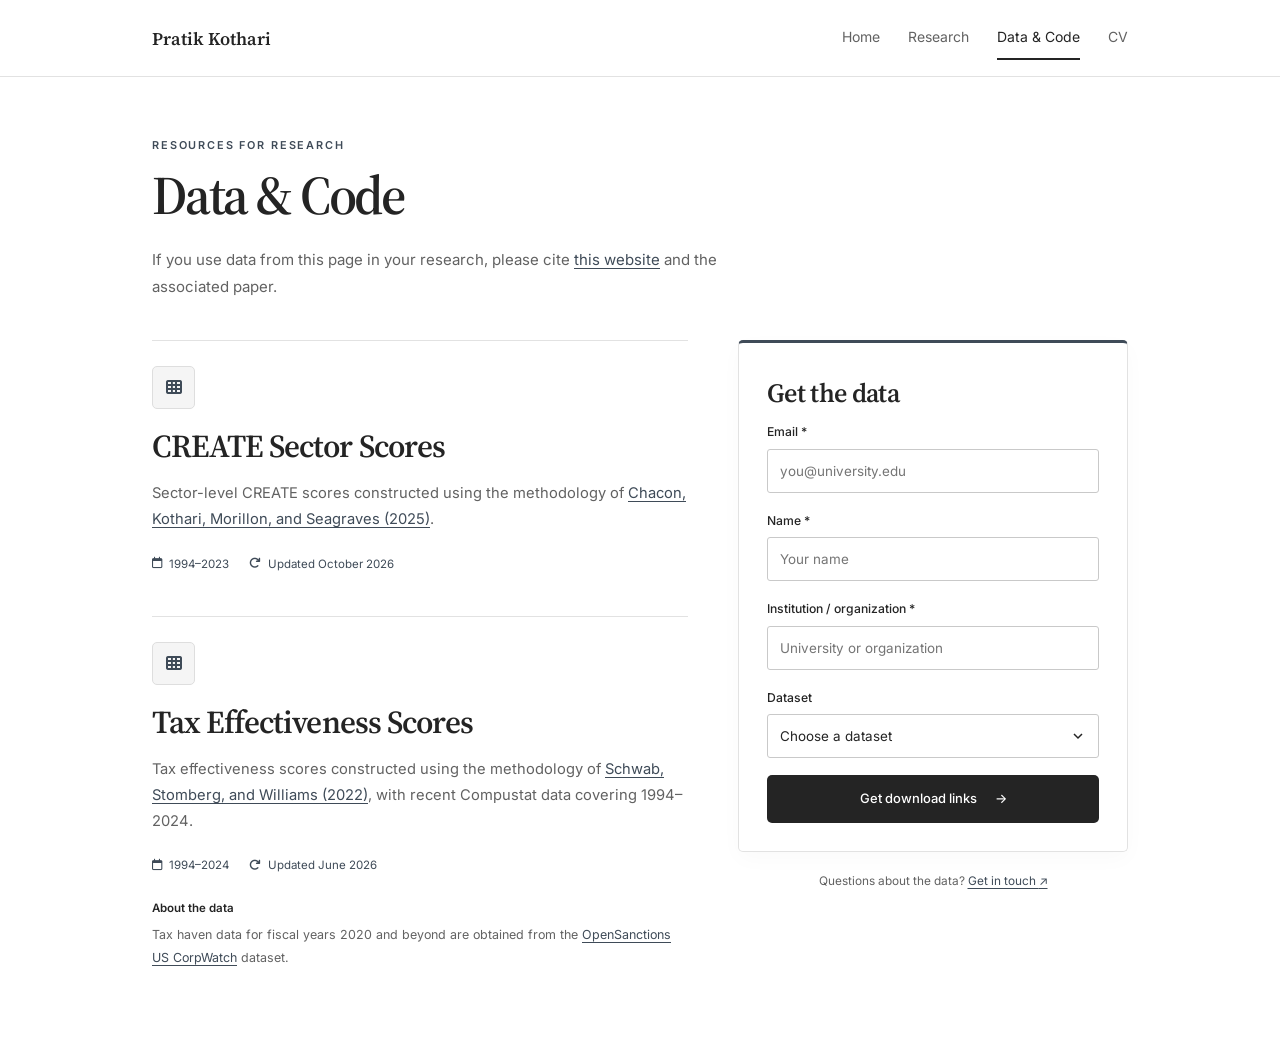
==== data-code.html @ d57286f7 "Use one shared citation note on the data page" ====
<!DOCTYPE html>
<html lang="en">
<head>
  <script src="js/analytics.js" defer></script>
  <meta charset="UTF-8">
  <meta name="viewport" content="width=device-width, initial-scale=1.0">
  <title>Data &amp; Code | Pratik Kothari</title>
  <meta name="description" content="Datasets and replication code for research by Pratik Kothari.">
  <meta property="og:title" content="Data & Code | Pratik Kothari">
  <meta property="og:description" content="Datasets and replication code for published research by Pratik Kothari.">
  <meta property="og:type" content="website">
  <meta property="og:url" content="https://pratik-kothari.com/data-code.html">
  <meta property="og:image" content="https://pratik-kothari.com/images/headshot.jpg">
  <link rel="canonical" href="https://pratik-kothari.com/data-code.html">
  <link rel="preconnect" href="https://fonts.googleapis.com">
  <link rel="preconnect" href="https://fonts.gstatic.com" crossorigin>
  <link href="https://fonts.googleapis.com/css2?family=Inter:wght@400;500;600&family=Source+Serif+4:opsz,wght@8..60,400;8..60,600&display=swap" rel="stylesheet">
  <link rel="stylesheet" href="https://cdnjs.cloudflare.com/ajax/libs/font-awesome/6.5.1/css/all.min.css" integrity="sha512-DTOQO9RWCH3ppGqcWaEA1BIZOC6xxalwEsw9c2QQeAIftl+Vegovlnee1c9QX4TctnWMn13TZye+giMm8e2LwA==" crossorigin="anonymous" referrerpolicy="no-referrer">
  <link rel="stylesheet" href="css/style.css?v=data-citation-4">
</head>
<body>
  <a class="skip-link" href="#main-content">Skip to content</a>
  <nav class="nav" aria-label="Main navigation">
    <div class="nav-inner">
      <a href="index.html" class="nav-name">Pratik Kothari</a>
      <button class="nav-toggle" aria-label="Toggle navigation" aria-expanded="false" aria-controls="navigation-links">
        <svg viewBox="0 0 24 24" fill="none" stroke="currentColor" stroke-width="2" stroke-linecap="round" aria-hidden="true">
          <line x1="3" y1="6" x2="21" y2="6"/><line x1="3" y1="12" x2="21" y2="12"/><line x1="3" y1="18" x2="21" y2="18"/>
        </svg>
      </button>
      <ul class="nav-links" id="navigation-links">
        <li><a href="index.html">Home</a></li>
        <li><a href="research.html">Research</a></li>
        <li><a href="data-code.html" class="active" aria-current="page">Data &amp; Code</a></li>
        <li><a href="files/kothari_cv.pdf" target="_blank" rel="noopener">CV</a></li>
      </ul>
    </div>
  </nav>

  <main id="main-content">
    <div class="container">
      <header class="page-header">
        <p class="eyebrow">Resources for research</p>
        <h1>Data &amp; Code</h1>
        <p class="data-citation-note">If you use data from this page in your research, please cite <a href="https://pratik-kothari.com/data-code.html">this website</a> and the associated paper.</p>
      </header>

      <div class="data-layout">
        <div class="dataset-cards">
        <article class="data-card" id="create-sector-scores" aria-labelledby="create-title">
          <div class="dataset-icon" aria-hidden="true"><i class="fa-solid fa-table-cells"></i></div>
          <h2 class="data-card-title" id="create-title">CREATE Sector Scores</h2>
          <p class="data-description">Sector-level CREATE scores constructed using the methodology of <a href="https://papers.ssrn.com/sol3/papers.cfm?abstract_id=5887322" target="_blank" rel="noopener">Chacon, Kothari, Morillon, and Seagraves (2025)</a>.</p>
          <div class="dataset-meta">
            <span><i class="fa-regular fa-calendar" aria-hidden="true"></i> 1994&ndash;2023</span>
            <span><i class="fa-solid fa-arrow-rotate-right" aria-hidden="true"></i> Updated October 2026</span>
          </div>
        </article>

        <article class="data-card" aria-labelledby="dataset-title">
          <div class="dataset-icon" aria-hidden="true"><i class="fa-solid fa-table-cells"></i></div>
          <h2 class="data-card-title" id="dataset-title">Tax Effectiveness Scores</h2>
          <p class="data-description">Tax effectiveness scores constructed using the methodology of <a href="https://publications.aaahq.org/accounting-review/article-abstract/97/1/413/4364/Effective-Tax-Planning" target="_blank" rel="noopener">Schwab, Stomberg, and Williams (2022)</a>, with recent Compustat data covering 1994&ndash;2024.</p>
          <div class="dataset-meta">
            <span><i class="fa-regular fa-calendar" aria-hidden="true"></i> 1994&ndash;2024</span>
            <span><i class="fa-solid fa-arrow-rotate-right" aria-hidden="true"></i> Updated June 2026</span>
          </div>
          <div class="data-note">
            <h3>About the data</h3>
            <p>Tax haven data for fiscal years 2020 and beyond are obtained from the <a href="https://www.opensanctions.org/datasets/us_corpwatch/" target="_blank" rel="noopener">OpenSanctions US CorpWatch</a> dataset.</p>
          </div>
        </article>
        </div>

        <div>
          <section class="access-card" aria-labelledby="access-title">
            <div id="registration-panel">
              <h2 id="access-title">Get the data</h2>
              <p class="preview-notice" id="preview-notice" hidden>Local preview &mdash; no information is sent or saved. You can try the form to review the download experience.</p>
              <form id="download-form" method="post">
                <div class="form-field">
                  <label for="download-email">Email <span aria-hidden="true">*</span></label>
                  <input id="download-email" name="email" type="email" autocomplete="email" placeholder="you@university.edu" maxlength="254" required>
                </div>
                <div class="form-field">
                  <label for="download-name">Name <span aria-hidden="true">*</span></label>
                  <input id="download-name" name="name" type="text" autocomplete="name" placeholder="Your name" maxlength="120" pattern=".*\S.*" required>
                </div>
                <div class="form-field">
                  <label for="download-affiliation">Institution / organization <span aria-hidden="true">*</span></label>
                  <input id="download-affiliation" name="affiliation" type="text" autocomplete="organization" placeholder="University or organization" maxlength="200" pattern=".*\S.*" required>
                </div>
                <fieldset class="form-field dataset-field">
                  <legend id="dataset-field-label">Dataset</legend>
                  <details class="dataset-picker" id="dataset-picker">
                    <summary id="download-dataset" aria-labelledby="dataset-field-label dataset-current-label">
                      <span id="dataset-current-label">Choose a dataset</span>
                      <svg class="dataset-caret" viewBox="0 0 16 16" width="16" height="16" fill="none" stroke="currentColor" stroke-width="1.5" aria-hidden="true"><path d="m4 6 4 4 4-4"/></svg>
                    </summary>
                    <div class="dataset-options" role="radiogroup" aria-labelledby="dataset-field-label">
                      <label class="dataset-option">
                        <input type="radio" name="dataset" value="create-sector-scores" required>
                        <span>CREATE Sector Scores</span>
                      </label>
                      <label class="dataset-option">
                        <input type="radio" name="dataset" value="tax-effectiveness" required>
                        <span>Tax Effectiveness Scores</span>
                      </label>
                    </div>
                  </details>
                </fieldset>
                <div class="honeypot" aria-hidden="true">
                  <label for="download-website">Leave this field empty</label>
                  <input id="download-website" name="website" tabindex="-1" autocomplete="off">
                </div>
                <button class="button button-primary form-submit" type="submit" disabled>Get download links <span aria-hidden="true">&rarr;</span></button>
                <p class="form-status" id="form-status" role="status" aria-live="polite"></p>
              </form>
              <noscript><p class="form-status">Please enable JavaScript to use this form, or <a href="mailto:pkothari@oakland.edu?subject=Research%20data">email me for the data</a>.</p></noscript>
            </div>

            <div class="download-success" id="download-success" hidden>
              <div class="success-icon" aria-hidden="true"><i class="fa-solid fa-check"></i></div>
              <p class="eyebrow">Ready for your research</p>
              <h2 id="success-title" tabindex="-1">Your data are ready.</h2>
              <p id="success-message">Thank you for introducing yourself. Download your selected files below.</p>
              <div class="download-links" id="download-links"></div>
              <button type="button" class="text-button" id="download-reset">Choose different files</button>
            </div>
          </section>
          <p class="data-help">Questions about the data? <a href="mailto:pkothari@oakland.edu">Get in touch <span aria-hidden="true">&nearr;</span></a></p>
        </div>
      </div>
    </div>
  </main>

  <script src="js/main.js"></script>
  <script src="js/download-config.js?v=registration-live-1"></script>
  <script src="js/datasets.js?v=create-scores-2"></script>
  <script src="js/downloads.js?v=create-scores-2"></script>
</body>
</html>
---- css/style.css ----
:root {
  --color-bg: #ffffff;
  --color-surface: #ffffff;
  --color-bg-alt: #f6f6f6;
  --color-text: #242424;
  --color-text-secondary: #626262;
  --color-accent: #3f4b58;
  --color-accent-hover: #171717;
  --color-border: #e2e2e2;
  --font-heading: 'Source Serif 4', Georgia, serif;
  --font-body: 'Inter', 'Segoe UI', system-ui, sans-serif;
  --max-width: 1040px;
  --nav-height: 76px;
  --radius: 5px;
}

*, *::before, *::after { box-sizing: border-box; }
* { margin: 0; padding: 0; }
html { font-size: 16px; scroll-behavior: smooth; -webkit-text-size-adjust: 100%; }
body { font-family: var(--font-body); color: var(--color-text); background: var(--color-bg); line-height: 1.75; min-height: 100vh; display: flex; flex-direction: column; }
main { flex: 1; }
a { color: var(--color-accent); text-decoration: none; transition: color .18s ease; }
a:hover { color: var(--color-accent-hover); }
button, input, select { font: inherit; }
button, a, input, select { -webkit-tap-highlight-color: transparent; }
button { cursor: pointer; }
button:disabled { cursor: wait; opacity: .65; }
:focus-visible { outline: 3px solid var(--color-text); outline-offset: 5px; }
img { max-width: 100%; height: auto; display: block; }
h1, h2, h3 { font-family: var(--font-heading); font-weight: 600; line-height: 1.2; }
::selection { background: #e5e7eb; color: #171717; }
[hidden] { display: none !important; }
.container { max-width: var(--max-width); margin: 0 auto; padding: 0 32px; }
.eyebrow { font: 600 .68rem/1.5 var(--font-body); letter-spacing: .17em; text-transform: uppercase; color: var(--color-accent); }
.skip-link { position: fixed; top: -100px; left: 16px; z-index: 200; background: var(--color-text); color: #fff; padding: 12px 20px; }
.skip-link:focus { top: 12px; color: #fff; }

/* Navigation */
.nav { background: var(--color-bg); border-bottom: 1px solid var(--color-border); }
.nav-inner { max-width: var(--max-width); margin: 0 auto; padding: 0 32px; min-height: var(--nav-height); display: flex; align-items: center; justify-content: space-between; gap: 24px; position: relative; }
.nav-name { display: inline-flex; align-items: center; gap: 13px; font: 600 1.12rem var(--font-heading); color: var(--color-text); white-space: nowrap; }
.nav-links { display: flex; align-items: center; gap: 28px; list-style: none; }
.nav-links a { display: inline-block; color: var(--color-text-secondary); font-size: .875rem; padding: 9px 0; border-bottom: 2px solid transparent; }
.nav-links a:hover, .nav-links a.active { color: var(--color-text); border-bottom-color: var(--color-text); }
.nav-toggle { display: none; background: none; border: 0; padding: 10px; color: var(--color-text); }
.nav-toggle svg { display: block; width: 24px; height: 24px; }

/* Home */
.site-title { line-height: 1.2; }
.home-page .nav { border-bottom: 0; }
.home-page .nav-inner { min-height: 110px; }
.home-page .nav-inner::after { content: ''; position: absolute; bottom: 0; left: 32px; right: 32px; border-bottom: 1px solid var(--color-border); }
.home-page .nav-name { font-size: 2rem; letter-spacing: -.035em; }
.hero { padding: 66px 0 60px; }
.hero-inner { display: grid; grid-template-columns: 240px minmax(0, 1fr); gap: 64px; align-items: start; }
.hero-bio { color: var(--color-text); font-size: 1rem; line-height: 1.8; max-width: 620px; margin-bottom: 27px; }
.hero-bio p:first-child { font: 400 1.35rem/1.6 var(--font-heading); letter-spacing: -.01em; }
.hero-bio p + p { margin-top: 22px; }
.hero-links { display: flex; align-items: center; gap: 12px; font-size: .875rem; }
.hero-links > span { color: #8a8a8a; }
.hero-links a { text-decoration: underline; text-decoration-color: #b9bec4; text-underline-offset: 4px; white-space: nowrap; }
.hero-links a:hover { text-decoration-color: currentColor; }
.hero-portrait { margin-top: 3px; }
.hero-portrait img { width: 100%; aspect-ratio: 1; object-fit: cover; }
.button { display: inline-flex; align-items: center; justify-content: center; gap: 18px; padding: 12px 21px; border: 1px solid transparent; border-radius: var(--radius); font-size: .81rem; font-weight: 500; line-height: 1.5; transition: background .18s, color .18s, border-color .18s; }
.button-primary { background: var(--color-text); color: #fff; }
.button-primary:hover { background: #444; color: #fff; }
.button-outline { border-color: #bdbdbd; color: var(--color-text); background: transparent; }
.button-outline:hover { background: var(--color-bg-alt); border-color: var(--color-text); }
.button i { font-size: .75rem; }

/* Shared page headers and research */
.page-header { padding: 60px 0 30px; }
.page-header h1 { font-size: clamp(2.5rem, 5vw, 3.4rem); letter-spacing: -.04em; margin: 10px 0 17px; }
.page-header > p:not(.eyebrow) { max-width: 640px; font-size: .94rem; color: var(--color-text-secondary); }
.page-header a, .data-description a, .data-note a, .data-citation-note a, .form-privacy a { text-decoration: underline; text-underline-offset: 3px; }
.research-container { max-width: 980px; }
.section-nav { display: flex; gap: 28px; list-style: none; border-bottom: 1px solid var(--color-border); padding-bottom: 20px; font-size: .8rem; }
.section-nav a { display: inline-flex; gap: 8px; align-items: center; }
.section-nav span { color: var(--color-text-secondary); font-size: .7rem; }
.papers-section { padding: 32px 0 28px; scroll-margin-top: 20px; }
.papers-section + .papers-section { padding-top: 12px; }
.papers-section-header { position: sticky; top: 0; z-index: 5; display: flex; align-items: center; justify-content: space-between; gap: 20px; background: var(--color-bg-alt); border-top: 2px solid var(--color-text); border-bottom: 1px solid var(--color-border); padding: 17px 21px; margin-bottom: 6px; }
.papers-section-title { font-size: 1.75rem; letter-spacing: -.02em; margin: 0; }
.papers-count { font-size: .75rem; color: var(--color-text-secondary); white-space: nowrap; }
.paper-card { padding: 26px 0; }
.paper-card + .paper-card { border-top: 1px solid var(--color-border); }
.paper-title { font-size: 1.25rem; line-height: 1.5; letter-spacing: -.012em; margin-bottom: 7px; max-width: 780px; }
.paper-authors, .paper-venue { font-size: .82rem; color: var(--color-text-secondary); margin-bottom: 6px; }
.paper-actions { display: flex; flex-wrap: wrap; align-items: center; gap: 20px; margin-top: 13px; }
.paper-link, .abstract-toggle { display: inline-flex; align-items: center; gap: 6px; font-size: .76rem; font-weight: 500; color: var(--color-accent); }
.paper-link:hover, .abstract-toggle:hover { text-decoration: underline; text-underline-offset: 4px; }
.abstract-toggle { background: none; border: none; font-family: var(--font-body); padding: 6px 0; }
.abstract-toggle .chevron { display: inline-block; transition: transform .18s; font-size: .58rem; }
.abstract-toggle.open .chevron { transform: rotate(90deg); }
.abstract-content { display: none; }
.abstract-content.open { display: block; }
.abstract-text { margin-top: 13px; padding: 4px 0 4px 20px; font-size: .86rem; color: var(--color-text-secondary); line-height: 1.85; border-left: 2px solid #d5d5d5; }

/* Data and registration */
.data-layout { display: grid; grid-template-columns: minmax(0, 1fr) 390px; align-items: start; gap: 50px; padding: 10px 0 68px; }
.data-card { padding-top: 25px; border-top: 1px solid var(--color-border); }
.dataset-cards .data-card + .data-card { margin-top: 42px; }
.dataset-icon { display: grid; place-items: center; width: 43px; height: 43px; border: 1px solid #dedede; background: #f5f5f5; border-radius: var(--radius); color: var(--color-accent); margin-bottom: 18px; }
.data-card-title { font-size: 2rem; letter-spacing: -.03em; margin-bottom: 16px; }
.data-description { font-size: .92rem; color: var(--color-text-secondary); }
.data-citation-note { font-size: .84rem; line-height: 1.8; margin-top: 15px; }
.dataset-meta { display: flex; flex-wrap: wrap; gap: 7px 20px; margin: 21px 0 25px; color: var(--color-accent); font-size: .72rem; }
.dataset-meta span { display: inline-flex; gap: 7px; align-items: center; }
.data-note { font-size: .78rem; color: var(--color-text-secondary); line-height: 1.85; margin-top: 24px; }
.data-note h3 { font: 600 .72rem var(--font-body); color: var(--color-text); margin-bottom: 8px; }
.data-note p + p { margin-top: 10px; }
.data-card-ref { margin-top: 20px; color: var(--color-text-secondary); font-size: .77rem; scroll-margin-top: 20px; }
.data-card-ref .paper-link { margin-top: 11px; }
.access-card { border: 1px solid var(--color-border); border-top: 3px solid var(--color-accent); border-radius: var(--radius); padding: 28px; background: var(--color-surface); box-shadow: 0 7px 22px rgba(0, 0, 0, .025); }
.access-card h2 { font-size: 1.65rem; letter-spacing: -.025em; margin: 7px 0 12px; }
.form-intro { color: var(--color-text-secondary); font-size: .8rem; line-height: 1.8; margin-bottom: 22px; }
.form-field { margin-bottom: 17px; }
.form-field label { display: block; font-size: .76rem; font-weight: 500; color: var(--color-text); margin-bottom: 6px; }
.optional { font-size: .69rem; color: var(--color-text-secondary); font-weight: 400; }
.form-field input, .form-field select { width: 100%; min-width: 0; border: 1px solid #c9c9c9; border-radius: 3px; background: #ffffff; color: var(--color-text); padding: 11px 12px; font-size: .84rem; line-height: 1.5; }
.form-field input::placeholder { color: #757575; }
.form-field input:focus, .form-field select:focus { outline: 2px solid var(--color-accent); outline-offset: 1px; }
.dataset-field { border: 0; min-width: 0; padding: 0; }
.dataset-field legend { padding: 0; font-size: .76rem; font-weight: 500; margin-bottom: 6px; }
.dataset-picker { position: relative; }
.dataset-picker > summary { display: flex; align-items: center; justify-content: space-between; gap: 12px; width: 100%; padding: 11px 12px; border: 1px solid #c9c9c9; border-radius: 3px; background: #fff; font-size: .84rem; line-height: 1.5; list-style: none; cursor: pointer; }
.dataset-picker > summary::-webkit-details-marker { display: none; }
.dataset-caret { flex-shrink: 0; }
.dataset-picker[open] > summary { border-color: var(--color-accent); }
.dataset-picker[open] .dataset-caret { transform: rotate(180deg); }
.dataset-options { position: absolute; top: calc(100% + 5px); left: 0; right: 0; z-index: 20; padding: 5px; border: 1px solid #c9c9c9; border-radius: 3px; background: #fff; box-shadow: 0 5px 16px rgba(0, 0, 0, .09); }
.form-field .dataset-option { display: flex; align-items: center; gap: 10px; min-height: 44px; margin: 0; padding: 10px; font-size: .84rem; font-weight: 400; line-height: 1.6; cursor: pointer; }
.form-field .dataset-option:hover, .form-field .dataset-option:focus-within { background: var(--color-bg-alt); }
.form-field .dataset-option input { flex-shrink: 0; width: 16px; height: 16px; padding: 0; accent-color: var(--color-text); }
.checkbox-label { display: flex; align-items: flex-start; gap: 10px; font-size: .73rem; color: var(--color-text-secondary); line-height: 1.65; cursor: pointer; margin: 21px 0; }
.checkbox-label input { flex-shrink: 0; width: 16px; height: 16px; accent-color: var(--color-accent); margin-top: 2px; }
.form-submit { width: 100%; padding: 13px 15px; }
.form-privacy { color: var(--color-text-secondary); font-size: .66rem; line-height: 1.8; margin-top: 13px; }
.preview-notice { background: #f5f5f5; border: 1px solid #dedede; color: #555555; border-radius: 3px; padding: 10px 12px; font-size: .71rem; line-height: 1.65; margin-bottom: 19px; }
.form-status { font-size: .77rem; line-height: 1.7; color: #97362b; margin-top: 13px; }
.form-status:empty { display: none; }
.form-status[data-state="pending"] { color: var(--color-text-secondary); }
.honeypot { display: none; }
.download-success { padding-top: 3px; }
.success-icon { display: grid; place-items: center; width: 45px; height: 45px; border-radius: 50%; color: var(--color-accent); background: #eeeeee; margin-bottom: 17px; }
.download-success p { color: var(--color-text-secondary); font-size: .81rem; margin: 13px 0 19px; }
.download-links { display: grid; gap: 11px; }
.download-links .button { gap: 12px; }
.text-button { background: none; border: 0; color: var(--color-accent); font-size: .75rem; text-decoration: underline; text-underline-offset: 4px; margin-top: 22px; }
.data-help { margin-top: 19px; color: var(--color-text-secondary); font-size: .74rem; text-align: center; }
.data-help a { text-decoration: underline; text-underline-offset: 3px; }

@media (max-width: 960px) {
  .hero-inner { grid-template-columns: 210px minmax(0, 1fr); gap: 44px; }
  .data-layout { grid-template-columns: minmax(0, 1fr) 350px; gap: 30px; }
  .access-card { padding: 23px; }
}
@media (max-width: 760px) {
  .hero-inner { grid-template-columns: 185px minmax(0, 1fr); gap: 32px; }
  .hero-bio p:first-child { font-size: 1.2rem; }
  .data-layout { grid-template-columns: 1fr; gap: 34px; }
  .access-card { padding: 28px; }
}
@media (max-width: 600px) {
  :root { --nav-height: 68px; }
  .container, .nav-inner { padding-left: 23px; padding-right: 23px; }
  .nav-name { font-size: 1.04rem; }
  .home-page .nav-inner { min-height: 86px; gap: 12px; }
  .home-page .nav-inner::after { left: 23px; right: 23px; }
  .home-page .nav-name { font-size: 1.7rem; }
  .nav-toggle { display: block; }
  .nav-links { display: none; position: absolute; left: 0; right: 0; top: 100%; background: var(--color-bg); z-index: 100; border-bottom: 1px solid var(--color-border); padding: 10px 23px 19px; flex-direction: column; align-items: stretch; gap: 0; box-shadow: 0 8px 12px rgba(0, 0, 0, .04); }
  .nav-links.open { display: flex; }
  .nav-links a { display: block; padding: 12px 0; }
  .hero { padding: 30px 0 42px; }
  .hero-inner { display: flex; flex-direction: column; gap: 28px; align-items: stretch; }
  .hero-bio { font-size: .95rem; line-height: 1.8; margin-bottom: 23px; }
  .hero-bio p:first-child { font-size: 1.2rem; line-height: 1.6; }
  .hero-portrait { width: 160px; margin-top: 0; }
  .page-header { padding: 37px 0 27px; }
  .page-header h1 { font-size: 2.7rem; }
  .page-header > p:not(.eyebrow) { font-size: .9rem; }
  .data-card-title { font-size: 1.9rem; }
  .data-layout { padding-bottom: 43px; }
  .access-card { padding: 23px; }
  .form-field input, .form-field select { font-size: 1rem; }
  .dataset-picker > summary, .form-field .dataset-option { font-size: 1rem; }
  .papers-section { padding: 29px 0; }
  .papers-section + .papers-section { padding-top: 12px; }
  .papers-section-header { padding: 14px 16px; gap: 12px; }
  .papers-section-title { font-size: 1.4rem; }
  .paper-card { padding: 22px 0; }
  .paper-title { font-size: 1.18rem; }
}
@media (prefers-reduced-motion: reduce) {
  html { scroll-behavior: auto; }
  *, *::before, *::after { transition: none !important; }
}
@media print {
  .nav, .skip-link, .abstract-toggle, .access-card, .data-help { display: none; }
  body { background: #fff; color: #000; font-size: 11pt; }
  a { color: #000; }
  .abstract-content { display: block; }
  .hero, .page-header { padding: 20px 0; }
  .data-layout { display: block; }
  .paper-card { break-inside: avoid; }
  .papers-section-header { position: static; background: #fff; }
}
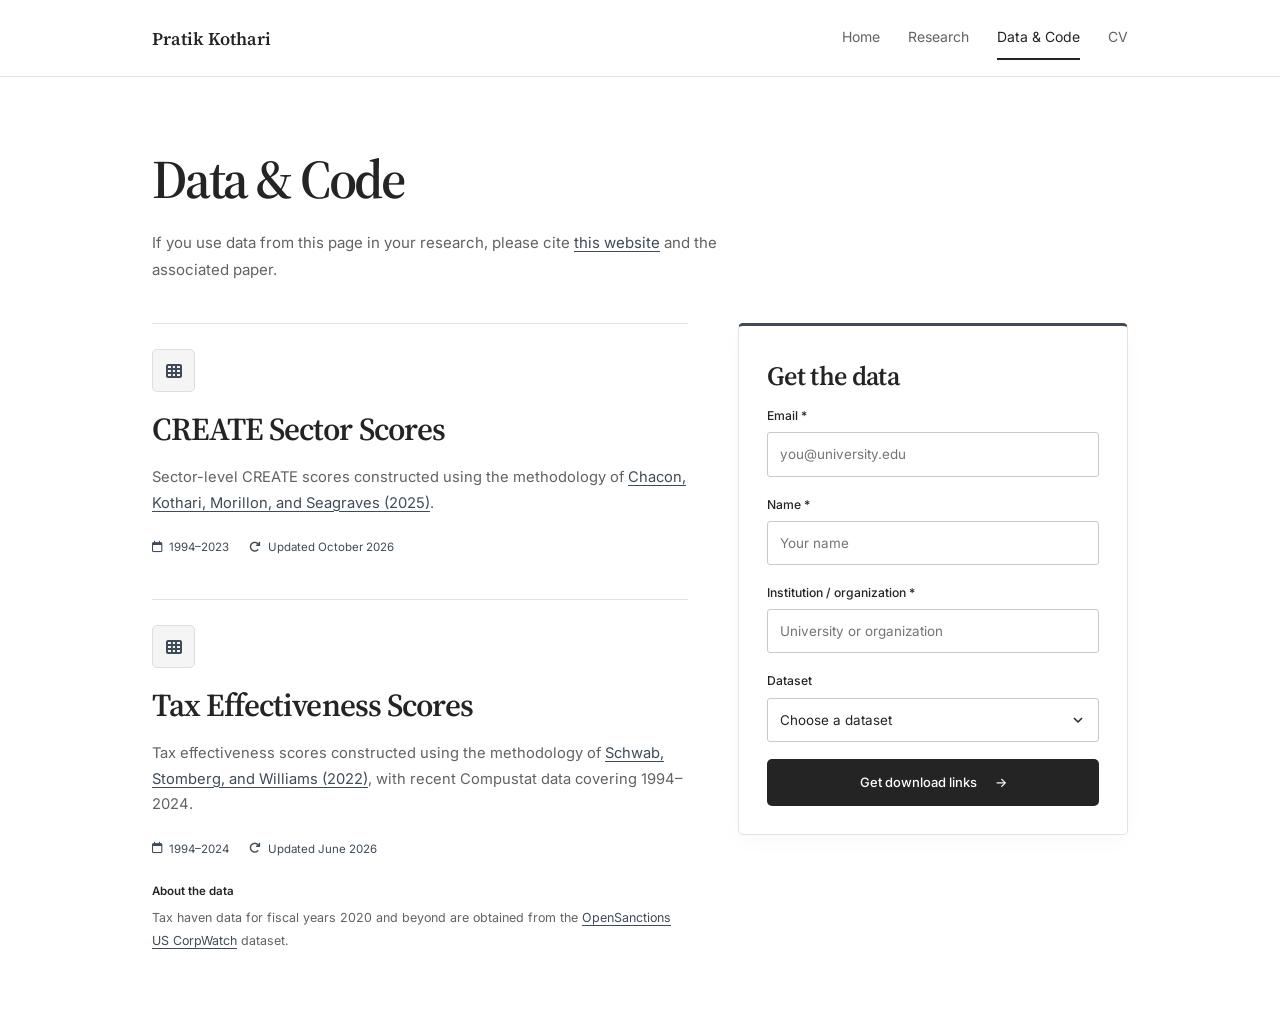
==== commit 4f6db7a7: "Remove extra labels from the data page" ====
--- a/data-code.html
+++ b/data-code.html
@@ -40,7 +40,6 @@
   <main id="main-content">
     <div class="container">
       <header class="page-header">
-        <p class="eyebrow">Resources for research</p>
         <h1>Data &amp; Code</h1>
         <p class="data-citation-note">If you use data from this page in your research, please cite <a href="https://pratik-kothari.com/data-code.html">this website</a> and the associated paper.</p>
       </header>
@@ -128,7 +127,6 @@
               <button type="button" class="text-button" id="download-reset">Choose different files</button>
             </div>
           </section>
-          <p class="data-help">Questions about the data? <a href="mailto:pkothari@oakland.edu">Get in touch <span aria-hidden="true">&nearr;</span></a></p>
         </div>
       </div>
     </div>
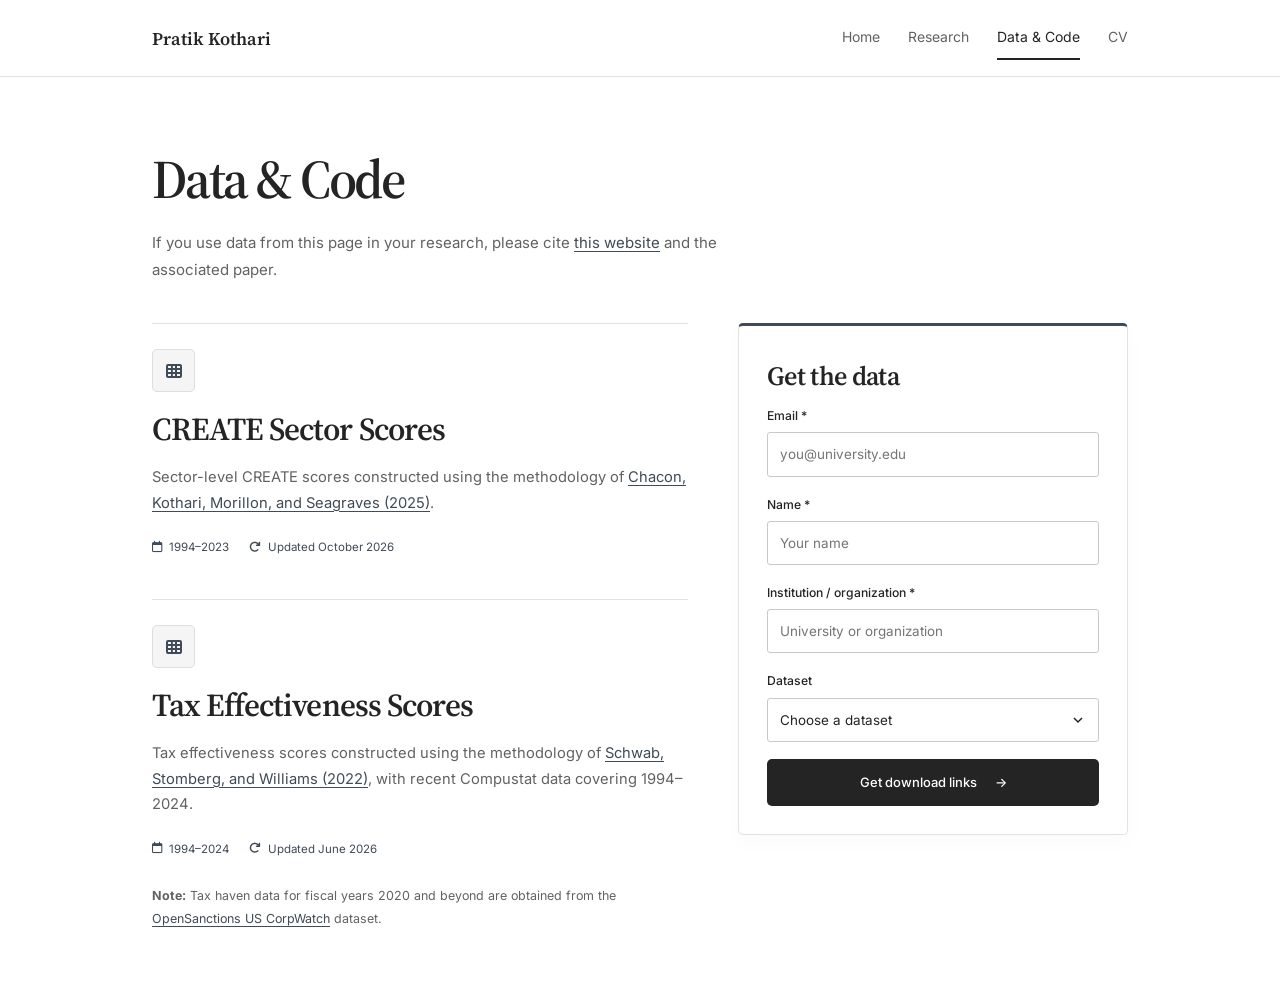
==== commit 6e67e9cc: "Use an inline note for the tax haven data source" ====
--- a/data-code.html
+++ b/data-code.html
@@ -65,8 +65,7 @@
             <span><i class="fa-solid fa-arrow-rotate-right" aria-hidden="true"></i> Updated June 2026</span>
           </div>
           <div class="data-note">
-            <h3>About the data</h3>
-            <p>Tax haven data for fiscal years 2020 and beyond are obtained from the <a href="https://www.opensanctions.org/datasets/us_corpwatch/" target="_blank" rel="noopener">OpenSanctions US CorpWatch</a> dataset.</p>
+            <p><strong>Note:</strong> Tax haven data for fiscal years 2020 and beyond are obtained from the <a href="https://www.opensanctions.org/datasets/us_corpwatch/" target="_blank" rel="noopener">OpenSanctions US CorpWatch</a> dataset.</p>
           </div>
         </article>
         </div>
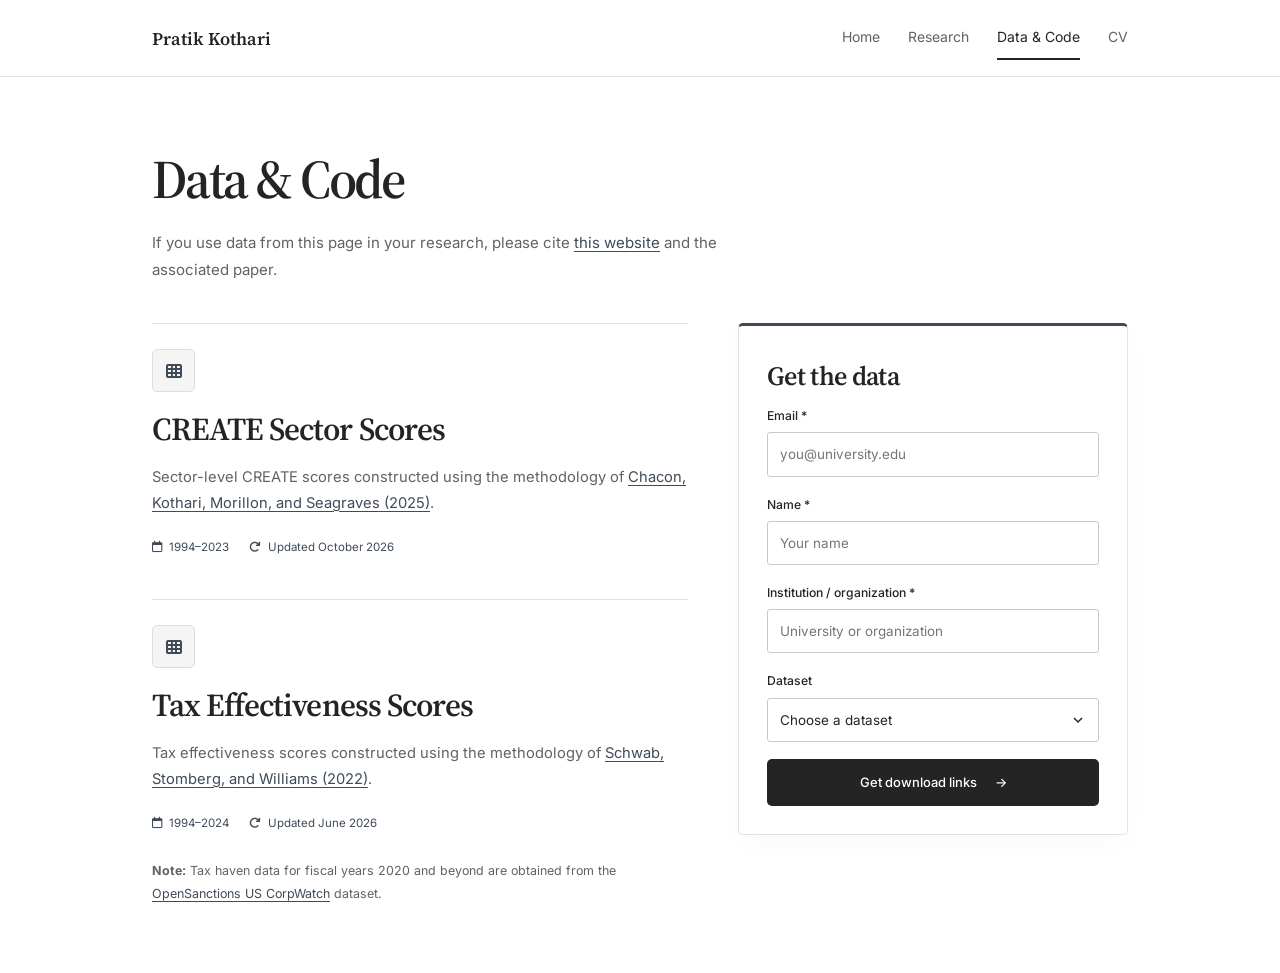
==== commit f3383360: "Simplify dataset copy and CREATE download; update CV heading" ====
--- a/data-code.html
+++ b/data-code.html
@@ -59,7 +59,7 @@
         <article class="data-card" aria-labelledby="dataset-title">
           <div class="dataset-icon" aria-hidden="true"><i class="fa-solid fa-table-cells"></i></div>
           <h2 class="data-card-title" id="dataset-title">Tax Effectiveness Scores</h2>
-          <p class="data-description">Tax effectiveness scores constructed using the methodology of <a href="https://publications.aaahq.org/accounting-review/article-abstract/97/1/413/4364/Effective-Tax-Planning" target="_blank" rel="noopener">Schwab, Stomberg, and Williams (2022)</a>, with recent Compustat data covering 1994&ndash;2024.</p>
+          <p class="data-description">Tax effectiveness scores constructed using the methodology of <a href="https://publications.aaahq.org/accounting-review/article-abstract/97/1/413/4364/Effective-Tax-Planning" target="_blank" rel="noopener">Schwab, Stomberg, and Williams (2022)</a>.</p>
           <div class="dataset-meta">
             <span><i class="fa-regular fa-calendar" aria-hidden="true"></i> 1994&ndash;2024</span>
             <span><i class="fa-solid fa-arrow-rotate-right" aria-hidden="true"></i> Updated June 2026</span>
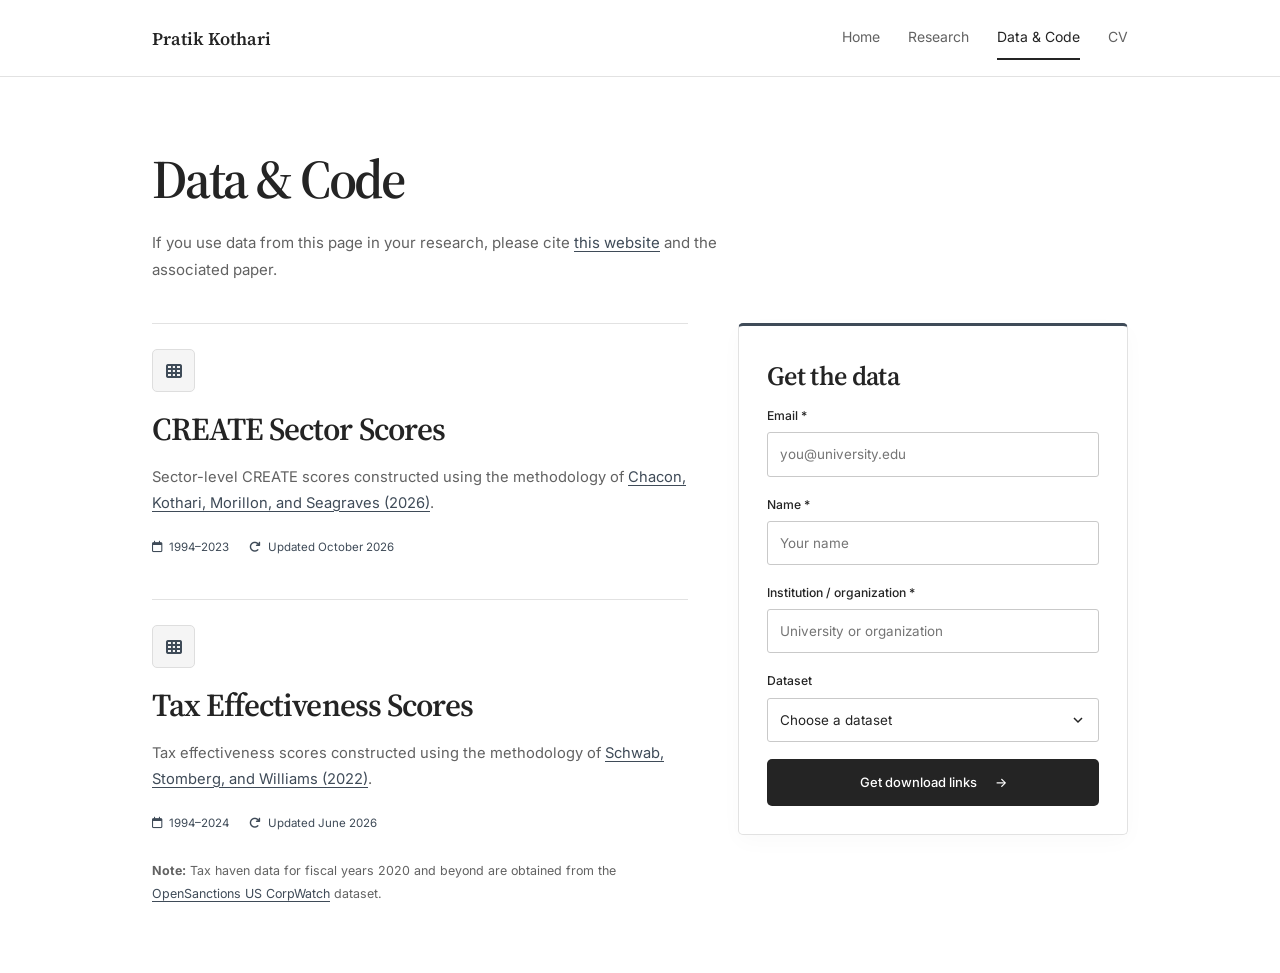
==== commit 3cdcfdf5: "Use 2026 for the CREATE working paper citation" ====
--- a/data-code.html
+++ b/data-code.html
@@ -49,7 +49,7 @@
         <article class="data-card" id="create-sector-scores" aria-labelledby="create-title">
           <div class="dataset-icon" aria-hidden="true"><i class="fa-solid fa-table-cells"></i></div>
           <h2 class="data-card-title" id="create-title">CREATE Sector Scores</h2>
-          <p class="data-description">Sector-level CREATE scores constructed using the methodology of <a href="https://papers.ssrn.com/sol3/papers.cfm?abstract_id=5887322" target="_blank" rel="noopener">Chacon, Kothari, Morillon, and Seagraves (2025)</a>.</p>
+          <p class="data-description">Sector-level CREATE scores constructed using the methodology of <a href="https://papers.ssrn.com/sol3/papers.cfm?abstract_id=5887322" target="_blank" rel="noopener">Chacon, Kothari, Morillon, and Seagraves (2026)</a>.</p>
           <div class="dataset-meta">
             <span><i class="fa-regular fa-calendar" aria-hidden="true"></i> 1994&ndash;2023</span>
             <span><i class="fa-solid fa-arrow-rotate-right" aria-hidden="true"></i> Updated October 2026</span>
@@ -119,9 +119,8 @@
 
             <div class="download-success" id="download-success" hidden>
               <div class="success-icon" aria-hidden="true"><i class="fa-solid fa-check"></i></div>
-              <p class="eyebrow">Ready for your research</p>
               <h2 id="success-title" tabindex="-1">Your data are ready.</h2>
-              <p id="success-message">Thank you for introducing yourself. Download your selected files below.</p>
+              <p id="success-message">Download your files below.</p>
               <div class="download-links" id="download-links"></div>
               <button type="button" class="text-button" id="download-reset">Choose different files</button>
             </div>
@@ -134,6 +133,6 @@
   <script src="js/main.js"></script>
   <script src="js/download-config.js?v=registration-live-1"></script>
   <script src="js/datasets.js?v=create-scores-2"></script>
-  <script src="js/downloads.js?v=create-scores-2"></script>
+  <script src="js/downloads.js?v=concise-copy-1"></script>
 </body>
 </html>
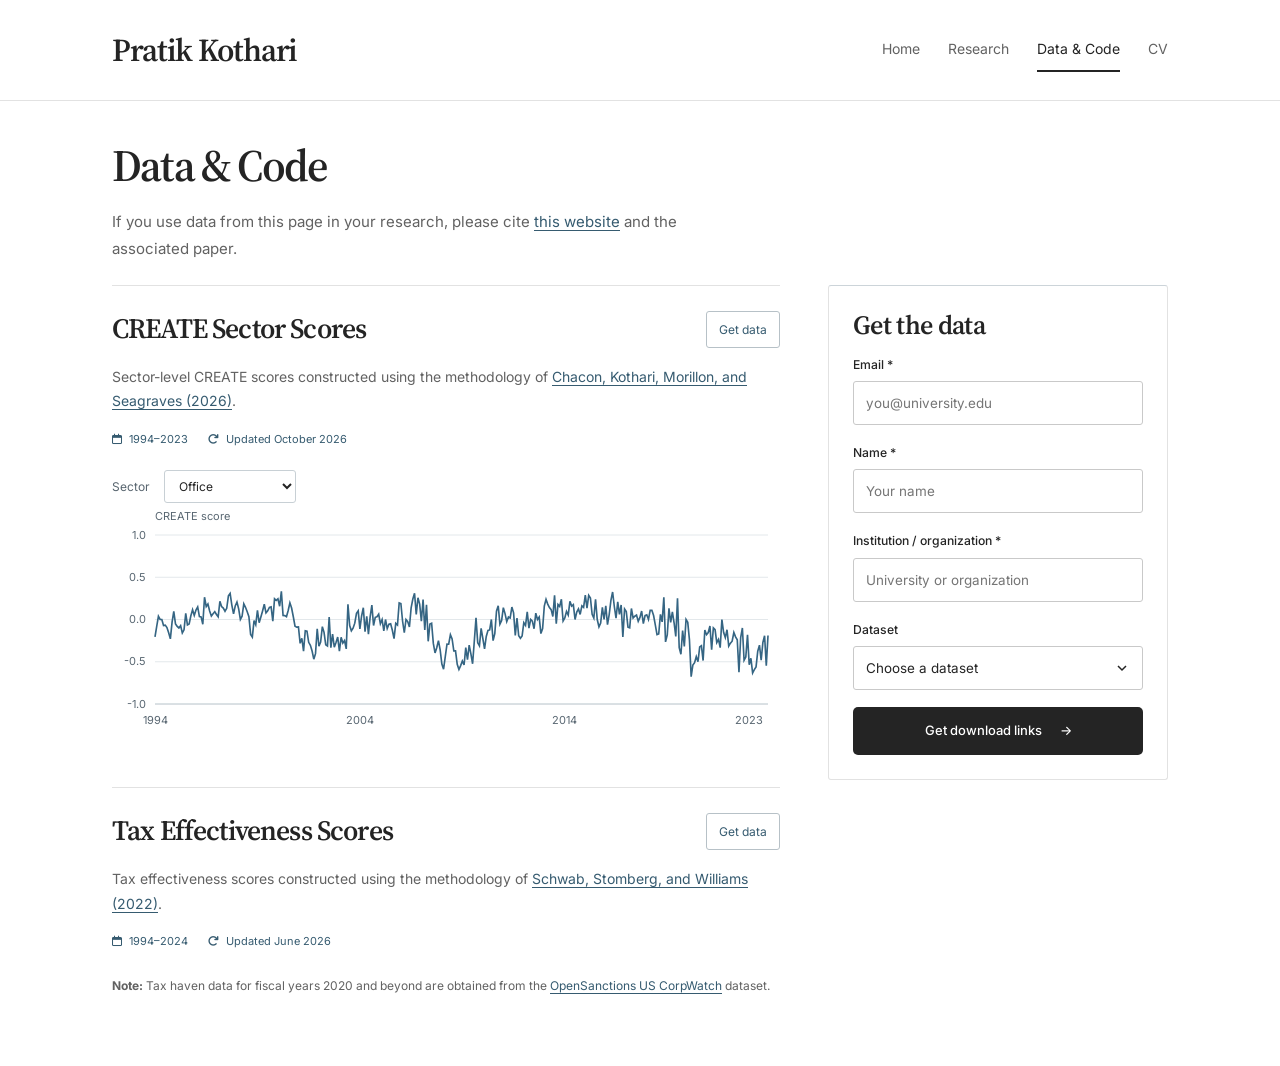
==== commit 3ff6be55: "Add research visuals and sector score explorer" ====
--- a/data-code.html
+++ b/data-code.html
@@ -16,9 +16,10 @@
   <link rel="preconnect" href="https://fonts.gstatic.com" crossorigin>
   <link href="https://fonts.googleapis.com/css2?family=Inter:wght@400;500;600&family=Source+Serif+4:opsz,wght@8..60,400;8..60,600&display=swap" rel="stylesheet">
   <link rel="stylesheet" href="https://cdnjs.cloudflare.com/ajax/libs/font-awesome/6.5.1/css/all.min.css" integrity="sha512-DTOQO9RWCH3ppGqcWaEA1BIZOC6xxalwEsw9c2QQeAIftl+Vegovlnee1c9QX4TctnWMn13TZye+giMm8e2LwA==" crossorigin="anonymous" referrerpolicy="no-referrer">
-  <link rel="stylesheet" href="css/style.css?v=data-citation-4">
+  <link rel="stylesheet" href="css/style.css?v=research-visuals-20261015">
+  <link rel="stylesheet" href="css/data-explorer.css?v=sector-explorer-1">
 </head>
-<body>
+<body class="data-page">
   <a class="skip-link" href="#main-content">Skip to content</a>
   <nav class="nav" aria-label="Main navigation">
     <div class="nav-inner">
@@ -47,18 +48,44 @@
       <div class="data-layout">
         <div class="dataset-cards">
         <article class="data-card" id="create-sector-scores" aria-labelledby="create-title">
-          <div class="dataset-icon" aria-hidden="true"><i class="fa-solid fa-table-cells"></i></div>
-          <h2 class="data-card-title" id="create-title">CREATE Sector Scores</h2>
+          <div class="dataset-heading">
+            <h2 class="data-card-title" id="create-title">CREATE Sector Scores</h2>
+            <button class="dataset-get" type="button" data-dataset="create-sector-scores" aria-label="Get CREATE Sector Scores">Get data</button>
+          </div>
           <p class="data-description">Sector-level CREATE scores constructed using the methodology of <a href="https://papers.ssrn.com/sol3/papers.cfm?abstract_id=5887322" target="_blank" rel="noopener">Chacon, Kothari, Morillon, and Seagraves (2026)</a>.</p>
           <div class="dataset-meta">
             <span><i class="fa-regular fa-calendar" aria-hidden="true"></i> 1994&ndash;2023</span>
             <span><i class="fa-solid fa-arrow-rotate-right" aria-hidden="true"></i> Updated October 2026</span>
           </div>
+          <div class="dataset-explorer" hidden>
+            <div class="sector-control">
+              <label for="sector-select">Sector</label>
+              <select id="sector-select" disabled>
+                <option value="OFFICE">Office</option>
+                <option value="INDUSTRIAL">Industrial</option>
+                <option value="RETAIL">Retail</option>
+                <option value="RESIDENTIAL">Residential</option>
+                <option value="HEALTHCARE">Healthcare</option>
+                <option value="LODGING">Lodging</option>
+                <option value="SELF_STORAGE">Self Storage</option>
+                <option value="TELECOM">Telecom</option>
+                <option value="DATA_CENTERS">Data Centers</option>
+              </select>
+            </div>
+            <div class="sector-chart">
+              <svg class="score-svg" role="img" tabindex="0" aria-label="Monthly CREATE sector scores from 1994 to 2023" aria-describedby="score-chart-help" hidden></svg>
+              <p class="score-chart-status" role="status">Loading chart&hellip;</p>
+              <div class="score-tooltip" role="tooltip" aria-live="polite" hidden></div>
+              <p id="score-chart-help" class="chart-screen-reader">Use the left and right arrow keys to inspect monthly scores. Home and End select the first and last month. Missing observations are gaps.</p>
+            </div>
+          </div>
         </article>
 
         <article class="data-card" aria-labelledby="dataset-title">
-          <div class="dataset-icon" aria-hidden="true"><i class="fa-solid fa-table-cells"></i></div>
-          <h2 class="data-card-title" id="dataset-title">Tax Effectiveness Scores</h2>
+          <div class="dataset-heading">
+            <h2 class="data-card-title" id="dataset-title">Tax Effectiveness Scores</h2>
+            <button class="dataset-get" type="button" data-dataset="tax-effectiveness" aria-label="Get Tax Effectiveness Scores">Get data</button>
+          </div>
           <p class="data-description">Tax effectiveness scores constructed using the methodology of <a href="https://publications.aaahq.org/accounting-review/article-abstract/97/1/413/4364/Effective-Tax-Planning" target="_blank" rel="noopener">Schwab, Stomberg, and Williams (2022)</a>.</p>
           <div class="dataset-meta">
             <span><i class="fa-regular fa-calendar" aria-hidden="true"></i> 1994&ndash;2024</span>
@@ -134,5 +161,6 @@
   <script src="js/download-config.js?v=registration-live-1"></script>
   <script src="js/datasets.js?v=create-scores-2"></script>
   <script src="js/downloads.js?v=concise-copy-1"></script>
+  <script src="js/data-explorer.js?v=sector-explorer-1"></script>
 </body>
 </html>
--- a/css/style.css
+++ b/css/style.css
@@ -4,13 +4,13 @@
   --color-bg-alt: #f6f6f6;
   --color-text: #242424;
   --color-text-secondary: #626262;
-  --color-accent: #3f4b58;
+  --color-accent: #365b70;
   --color-accent-hover: #171717;
   --color-border: #e2e2e2;
   --font-heading: 'Source Serif 4', Georgia, serif;
   --font-body: 'Inter', 'Segoe UI', system-ui, sans-serif;
-  --max-width: 1040px;
-  --nav-height: 76px;
+  --max-width: 1120px;
+  --nav-height: 100px;
   --radius: 5px;
 }
 
@@ -38,7 +38,7 @@
 /* Navigation */
 .nav { background: var(--color-bg); border-bottom: 1px solid var(--color-border); }
 .nav-inner { max-width: var(--max-width); margin: 0 auto; padding: 0 32px; min-height: var(--nav-height); display: flex; align-items: center; justify-content: space-between; gap: 24px; position: relative; }
-.nav-name { display: inline-flex; align-items: center; gap: 13px; font: 600 1.12rem var(--font-heading); color: var(--color-text); white-space: nowrap; }
+.nav-name { display: inline-flex; align-items: center; gap: 13px; font: 600 2rem var(--font-heading); letter-spacing: -.035em; color: var(--color-text); white-space: nowrap; }
 .nav-links { display: flex; align-items: center; gap: 28px; list-style: none; }
 .nav-links a { display: inline-block; color: var(--color-text-secondary); font-size: .875rem; padding: 9px 0; border-bottom: 2px solid transparent; }
 .nav-links a:hover, .nav-links a.active { color: var(--color-text); border-bottom-color: var(--color-text); }
@@ -51,10 +51,10 @@
 .home-page .nav-inner { min-height: 110px; }
 .home-page .nav-inner::after { content: ''; position: absolute; bottom: 0; left: 32px; right: 32px; border-bottom: 1px solid var(--color-border); }
 .home-page .nav-name { font-size: 2rem; letter-spacing: -.035em; }
-.hero { padding: 66px 0 60px; }
-.hero-inner { display: grid; grid-template-columns: 240px minmax(0, 1fr); gap: 64px; align-items: start; }
-.hero-bio { color: var(--color-text); font-size: 1rem; line-height: 1.8; max-width: 620px; margin-bottom: 27px; }
-.hero-bio p:first-child { font: 400 1.35rem/1.6 var(--font-heading); letter-spacing: -.01em; }
+.hero { padding: 54px 0 46px; }
+.hero-inner { display: grid; grid-template-columns: 210px minmax(0, 1fr); gap: 58px; align-items: start; }
+.hero-bio { color: var(--color-text); font-size: 1rem; line-height: 1.8; max-width: 680px; margin-bottom: 27px; }
+.hero-bio p { font: 400 1.35rem/1.6 var(--font-heading); letter-spacing: -.01em; }
 .hero-bio p + p { margin-top: 22px; }
 .hero-links { display: flex; align-items: center; gap: 12px; font-size: .875rem; }
 .hero-links > span { color: #8a8a8a; }
@@ -158,7 +158,7 @@
 }
 @media (max-width: 760px) {
   .hero-inner { grid-template-columns: 185px minmax(0, 1fr); gap: 32px; }
-  .hero-bio p:first-child { font-size: 1.2rem; }
+  .hero-bio p { font-size: 1.2rem; }
   .data-layout { grid-template-columns: 1fr; gap: 34px; }
   .access-card { padding: 28px; }
 }
@@ -176,7 +176,7 @@
   .hero { padding: 30px 0 42px; }
   .hero-inner { display: flex; flex-direction: column; gap: 28px; align-items: stretch; }
   .hero-bio { font-size: .95rem; line-height: 1.8; margin-bottom: 23px; }
-  .hero-bio p:first-child { font-size: 1.2rem; line-height: 1.6; }
+  .hero-bio p { font-size: 1.2rem; line-height: 1.6; }
   .hero-portrait { width: 160px; margin-top: 0; }
   .page-header { padding: 37px 0 27px; }
   .page-header h1 { font-size: 2.7rem; }
--- a/css/data-explorer.css
+++ b/css/data-explorer.css
@@ -0,0 +1,43 @@
+/* Approved dataset cards and explorer; registration remains in downloads.js. */
+.data-page .page-header { padding: 34px 0 18px; }
+.data-page .page-header h1 { font-size: 2.8rem; margin: 4px 0 12px; }
+.data-layout { grid-template-columns: minmax(0, 1fr) 340px; gap: 48px; padding-top: 5px; }
+.dataset-heading { display: flex; justify-content: space-between; gap: 20px; align-items: start; margin-bottom: 17px; }
+.data-card-title { font-size: 1.75rem; margin: 0; line-height: 1.25; }
+.dataset-get { flex-shrink: 0; border: 1px solid #b7c1c7; border-radius: 3px; background: #fff; color: #365b70; padding: 7px 12px; font-size: .75rem; }
+.dataset-get:hover { background: #f1f4f6; }
+.data-description { font-size: .875rem; }
+.dataset-meta { margin: 16px 0 21px; font-size: .6875rem; gap: 8px 20px; }
+.data-note { font-size: .75rem; }
+.access-card { padding: 24px; border-top: 1px solid #ccd4d9; box-shadow: none; border-radius: 3px; scroll-margin-top: 25px; }
+.access-card:focus-within { border-color: #7894a6; }
+.access-card h2 { margin-top: 0; }
+.access-card .success-icon { display: none; }
+.download-success .button { background: #365b70; }
+.sector-control { display: flex; gap: 14px; align-items: center; margin: 6px 0 4px; }
+.sector-control label { font-size: .75rem; color: #58656f; }
+.sector-control select { background: #fff; color: #242424; padding: 7px 25px 7px 10px; border: 1px solid #c8d0d5; border-radius: 3px; font-size: .75rem; max-width: 190px; }
+.sector-chart { position: relative; min-height: 238px; }
+.score-svg { display: block; width: 100%; overflow: visible; }
+.score-svg text { font: 400 11px var(--font-body); fill: #596772; }
+.score-svg .score-axis { stroke: #c3ccd2; }
+.score-svg .score-grid { stroke: #e3e8eb; }
+.score-tooltip { position: absolute; pointer-events: none; top: 2px; right: 0; background: #fff; color: #365b70; border: 1px solid #d5dde2; border-radius: 3px; padding: 5px 9px; font-size: .6875rem; font-variant-numeric: tabular-nums; }
+.score-chart-status { color: var(--color-text-secondary); font-size: .75rem; padding: 24px 0; }
+.chart-screen-reader { position: absolute; width: 1px; height: 1px; padding: 0; margin: -1px; overflow: hidden; clip: rect(0, 0, 0, 0); white-space: nowrap; border: 0; }
+@media (max-width: 900px) {
+  .data-layout { grid-template-columns: minmax(0, 1fr) 300px; gap: 28px; }
+  .dataset-heading { flex-wrap: wrap; gap: 12px; }
+}
+@media (max-width: 760px) {
+  .data-layout { grid-template-columns: 1fr; gap: 35px; }
+  .dataset-heading { flex-wrap: nowrap; }
+  .data-card-title { font-size: 1.5rem; }
+  .data-citation-note { font-size: .8125rem; }
+  .sector-control select { font-size: 1rem; }
+  .dataset-get, .sector-control select { min-height: 44px; }
+}
+@media print {
+  .data-layout { display: block; }
+  .dataset-get, .score-tooltip { display: none; }
+}
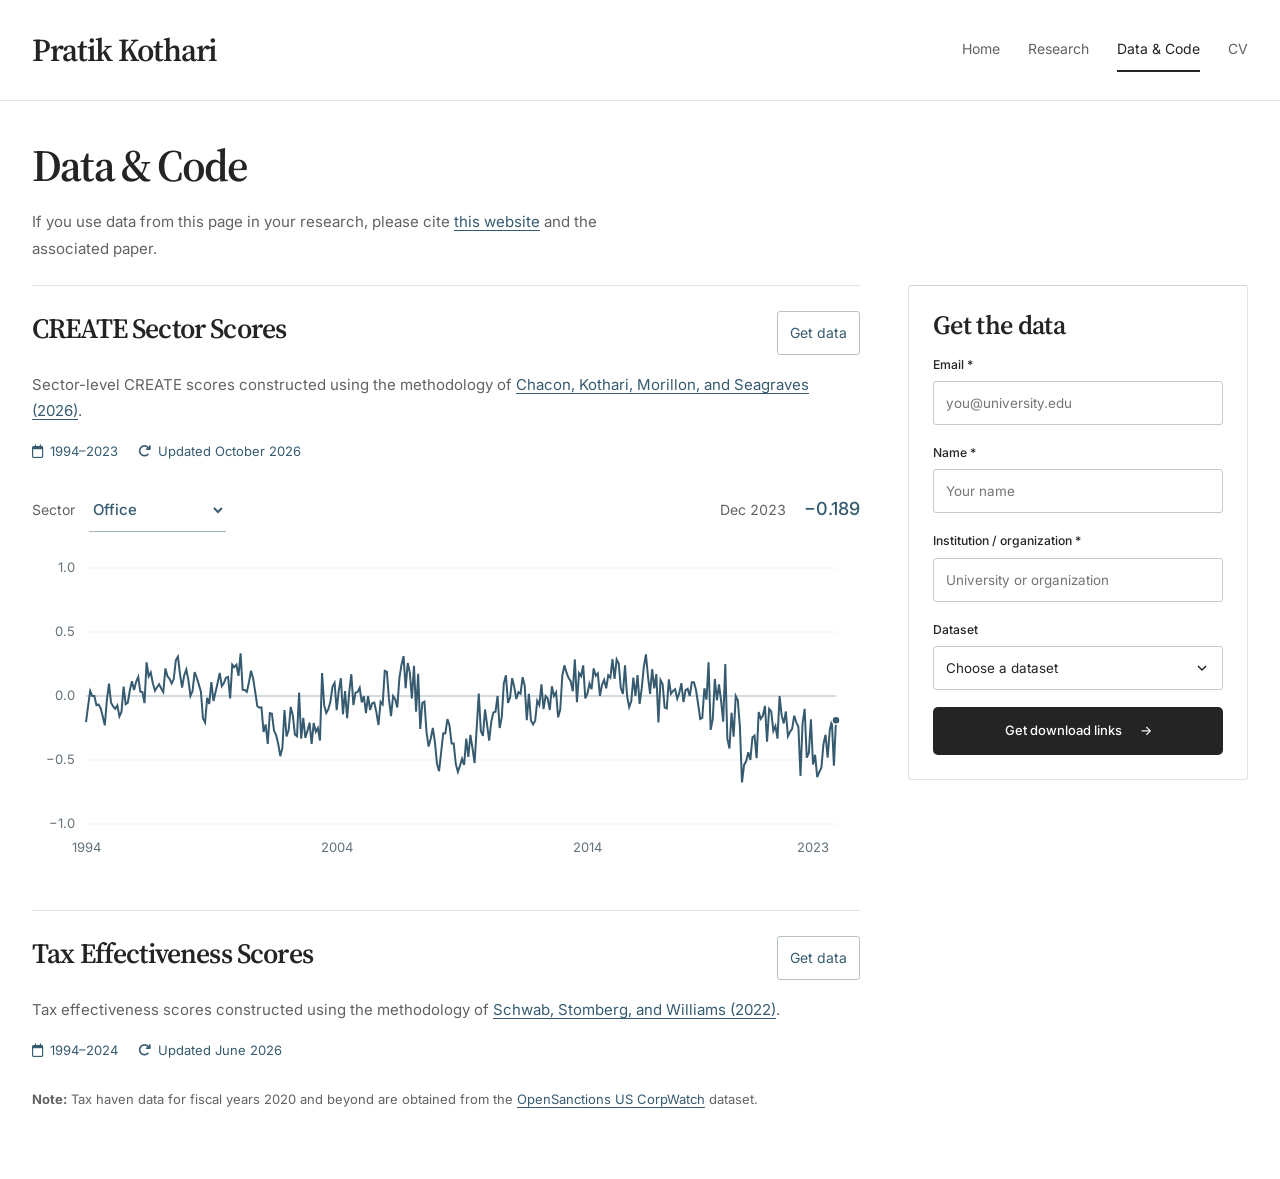
==== commit cadbbda9: "Unify site width and refine CREATE data explorer" ====
--- a/data-code.html
+++ b/data-code.html
@@ -16,8 +16,8 @@
   <link rel="preconnect" href="https://fonts.gstatic.com" crossorigin>
   <link href="https://fonts.googleapis.com/css2?family=Inter:wght@400;500;600&family=Source+Serif+4:opsz,wght@8..60,400;8..60,600&display=swap" rel="stylesheet">
   <link rel="stylesheet" href="https://cdnjs.cloudflare.com/ajax/libs/font-awesome/6.5.1/css/all.min.css" integrity="sha512-DTOQO9RWCH3ppGqcWaEA1BIZOC6xxalwEsw9c2QQeAIftl+Vegovlnee1c9QX4TctnWMn13TZye+giMm8e2LwA==" crossorigin="anonymous" referrerpolicy="no-referrer">
-  <link rel="stylesheet" href="css/style.css?v=research-visuals-20261015">
-  <link rel="stylesheet" href="css/data-explorer.css?v=sector-explorer-1">
+  <link rel="stylesheet" href="css/style.css?v=shared-frame-20261015">
+  <link rel="stylesheet" href="css/data-explorer.css?v=editorial-chart-20261015">
 </head>
 <body class="data-page">
   <a class="skip-link" href="#main-content">Skip to content</a>
@@ -58,24 +58,30 @@
             <span><i class="fa-solid fa-arrow-rotate-right" aria-hidden="true"></i> Updated October 2026</span>
           </div>
           <div class="dataset-explorer" hidden>
-            <div class="sector-control">
-              <label for="sector-select">Sector</label>
-              <select id="sector-select" disabled>
-                <option value="OFFICE">Office</option>
-                <option value="INDUSTRIAL">Industrial</option>
-                <option value="RETAIL">Retail</option>
-                <option value="RESIDENTIAL">Residential</option>
-                <option value="HEALTHCARE">Healthcare</option>
-                <option value="LODGING">Lodging</option>
-                <option value="SELF_STORAGE">Self Storage</option>
-                <option value="TELECOM">Telecom</option>
-                <option value="DATA_CENTERS">Data Centers</option>
-              </select>
+            <div class="explorer-toolbar">
+              <div class="sector-control">
+                <label for="sector-select">Sector</label>
+                <select id="sector-select" disabled>
+                  <option value="OFFICE">Office</option>
+                  <option value="INDUSTRIAL">Industrial</option>
+                  <option value="RETAIL">Retail</option>
+                  <option value="RESIDENTIAL">Residential</option>
+                  <option value="HEALTHCARE">Healthcare</option>
+                  <option value="LODGING">Lodging</option>
+                  <option value="SELF_STORAGE">Self Storage</option>
+                  <option value="TELECOM">Telecom</option>
+                  <option value="DATA_CENTERS">Data Centers</option>
+                </select>
+              </div>
+              <div class="score-readout" hidden>
+                <span class="score-date"></span>
+                <span class="score-value"></span>
+              </div>
             </div>
             <div class="sector-chart">
               <svg class="score-svg" role="img" tabindex="0" aria-label="Monthly CREATE sector scores from 1994 to 2023" aria-describedby="score-chart-help" hidden></svg>
               <p class="score-chart-status" role="status">Loading chart&hellip;</p>
-              <div class="score-tooltip" role="tooltip" aria-live="polite" hidden></div>
+              <p class="score-announcement chart-screen-reader" aria-live="polite" aria-atomic="true"></p>
               <p id="score-chart-help" class="chart-screen-reader">Use the left and right arrow keys to inspect monthly scores. Home and End select the first and last month. Missing observations are gaps.</p>
             </div>
           </div>
@@ -161,6 +167,6 @@
   <script src="js/download-config.js?v=registration-live-1"></script>
   <script src="js/datasets.js?v=create-scores-2"></script>
   <script src="js/downloads.js?v=concise-copy-1"></script>
-  <script src="js/data-explorer.js?v=sector-explorer-1"></script>
+  <script src="js/data-explorer.js?v=editorial-chart-20261015"></script>
 </body>
 </html>
--- a/css/style.css
+++ b/css/style.css
@@ -9,7 +9,7 @@
   --color-border: #e2e2e2;
   --font-heading: 'Source Serif 4', Georgia, serif;
   --font-body: 'Inter', 'Segoe UI', system-ui, sans-serif;
-  --max-width: 1120px;
+  --max-width: 1320px;
   --nav-height: 100px;
   --radius: 5px;
 }
@@ -74,7 +74,7 @@
 .page-header h1 { font-size: clamp(2.5rem, 5vw, 3.4rem); letter-spacing: -.04em; margin: 10px 0 17px; }
 .page-header > p:not(.eyebrow) { max-width: 640px; font-size: .94rem; color: var(--color-text-secondary); }
 .page-header a, .data-description a, .data-note a, .data-citation-note a, .form-privacy a { text-decoration: underline; text-underline-offset: 3px; }
-.research-container { max-width: 980px; }
+.research-container { max-width: var(--max-width); }
 .section-nav { display: flex; gap: 28px; list-style: none; border-bottom: 1px solid var(--color-border); padding-bottom: 20px; font-size: .8rem; }
 .section-nav a { display: inline-flex; gap: 8px; align-items: center; }
 .section-nav span { color: var(--color-text-secondary); font-size: .7rem; }
--- a/css/data-explorer.css
+++ b/css/data-explorer.css
@@ -4,26 +4,35 @@
 .data-layout { grid-template-columns: minmax(0, 1fr) 340px; gap: 48px; padding-top: 5px; }
 .dataset-heading { display: flex; justify-content: space-between; gap: 20px; align-items: start; margin-bottom: 17px; }
 .data-card-title { font-size: 1.75rem; margin: 0; line-height: 1.25; }
-.dataset-get { flex-shrink: 0; border: 1px solid #b7c1c7; border-radius: 3px; background: #fff; color: #365b70; padding: 7px 12px; font-size: .75rem; }
+.dataset-get { flex-shrink: 0; min-height: 44px; border: 1px solid #b7c1c7; border-radius: 3px; background: #fff; color: #365b70; padding: 7px 12px; font-size: .875rem; }
 .dataset-get:hover { background: #f1f4f6; }
-.data-description { font-size: .875rem; }
-.dataset-meta { margin: 16px 0 21px; font-size: .6875rem; gap: 8px 20px; }
-.data-note { font-size: .75rem; }
+.data-description { font-size: .9375rem; }
+.dataset-meta { margin: 16px 0 25px; font-size: .8125rem; gap: 8px 20px; }
+.data-note { font-size: .8125rem; }
 .access-card { padding: 24px; border-top: 1px solid #ccd4d9; box-shadow: none; border-radius: 3px; scroll-margin-top: 25px; }
 .access-card:focus-within { border-color: #7894a6; }
 .access-card h2 { margin-top: 0; }
 .access-card .success-icon { display: none; }
 .download-success .button { background: #365b70; }
-.sector-control { display: flex; gap: 14px; align-items: center; margin: 6px 0 4px; }
-.sector-control label { font-size: .75rem; color: #58656f; }
-.sector-control select { background: #fff; color: #242424; padding: 7px 25px 7px 10px; border: 1px solid #c8d0d5; border-radius: 3px; font-size: .75rem; max-width: 190px; }
-.sector-chart { position: relative; min-height: 238px; }
+.explorer-toolbar { display: flex; flex-wrap: wrap; justify-content: space-between; align-items: center; gap: 12px 24px; margin: 6px 0 16px; }
+.sector-control { display: flex; gap: 14px; align-items: center; }
+.sector-control label { font-size: .875rem; color: var(--color-text-secondary); }
+.sector-control select { min-height: 44px; background: #fff; color: var(--color-accent); padding: 8px 24px 8px 0; border: 0; border-bottom: 1px solid #a5b5be; border-radius: 0; font: 500 .9375rem var(--font-body); max-width: 190px; cursor: pointer; }
+.sector-control select:hover { border-bottom-color: var(--color-accent); }
+.score-readout { display: flex; align-items: baseline; justify-content: flex-end; gap: 14px; margin-left: auto; font-variant-numeric: tabular-nums; }
+.score-readout[hidden] { display: none; }
+.score-date { color: var(--color-text-secondary); font-size: .875rem; }
+.score-value { color: var(--color-accent); font: 500 1.125rem var(--font-body); min-width: 5ch; text-align: right; }
+.score-value.is-missing { font-size: .875rem; color: var(--color-text-secondary); }
+.sector-chart { position: relative; min-height: 320px; }
 .score-svg { display: block; width: 100%; overflow: visible; }
-.score-svg text { font: 400 11px var(--font-body); fill: #596772; }
-.score-svg .score-axis { stroke: #c3ccd2; }
-.score-svg .score-grid { stroke: #e3e8eb; }
-.score-tooltip { position: absolute; pointer-events: none; top: 2px; right: 0; background: #fff; color: #365b70; border: 1px solid #d5dde2; border-radius: 3px; padding: 5px 9px; font-size: .6875rem; font-variant-numeric: tabular-nums; }
-.score-chart-status { color: var(--color-text-secondary); font-size: .75rem; padding: 24px 0; }
+.score-svg[hidden] { display: none; }
+.score-svg text { font: 400 13px var(--font-body); fill: #63717a; }
+.score-svg .score-axis { stroke: #e7ecee; }
+.score-svg .score-grid { stroke: #edf0f2; }
+.score-svg .score-zero { stroke: #a8b7bf; stroke-width: 1.2; }
+.score-svg .score-line { stroke: #365b70; stroke-width: 2; }
+.score-chart-status { color: var(--color-text-secondary); font-size: .875rem; padding: 24px 0; }
 .chart-screen-reader { position: absolute; width: 1px; height: 1px; padding: 0; margin: -1px; overflow: hidden; clip: rect(0, 0, 0, 0); white-space: nowrap; border: 0; }
 @media (max-width: 900px) {
   .data-layout { grid-template-columns: minmax(0, 1fr) 300px; gap: 28px; }
@@ -37,7 +46,12 @@
   .sector-control select { font-size: 1rem; }
   .dataset-get, .sector-control select { min-height: 44px; }
 }
+@media (max-width: 480px) {
+  .sector-chart { min-height: 280px; }
+  .explorer-toolbar { gap: 12px; }
+  .score-readout { width: 100%; justify-content: space-between; }
+}
 @media print {
   .data-layout { display: block; }
-  .dataset-get, .score-tooltip { display: none; }
+  .dataset-get, .score-readout { display: none; }
 }
